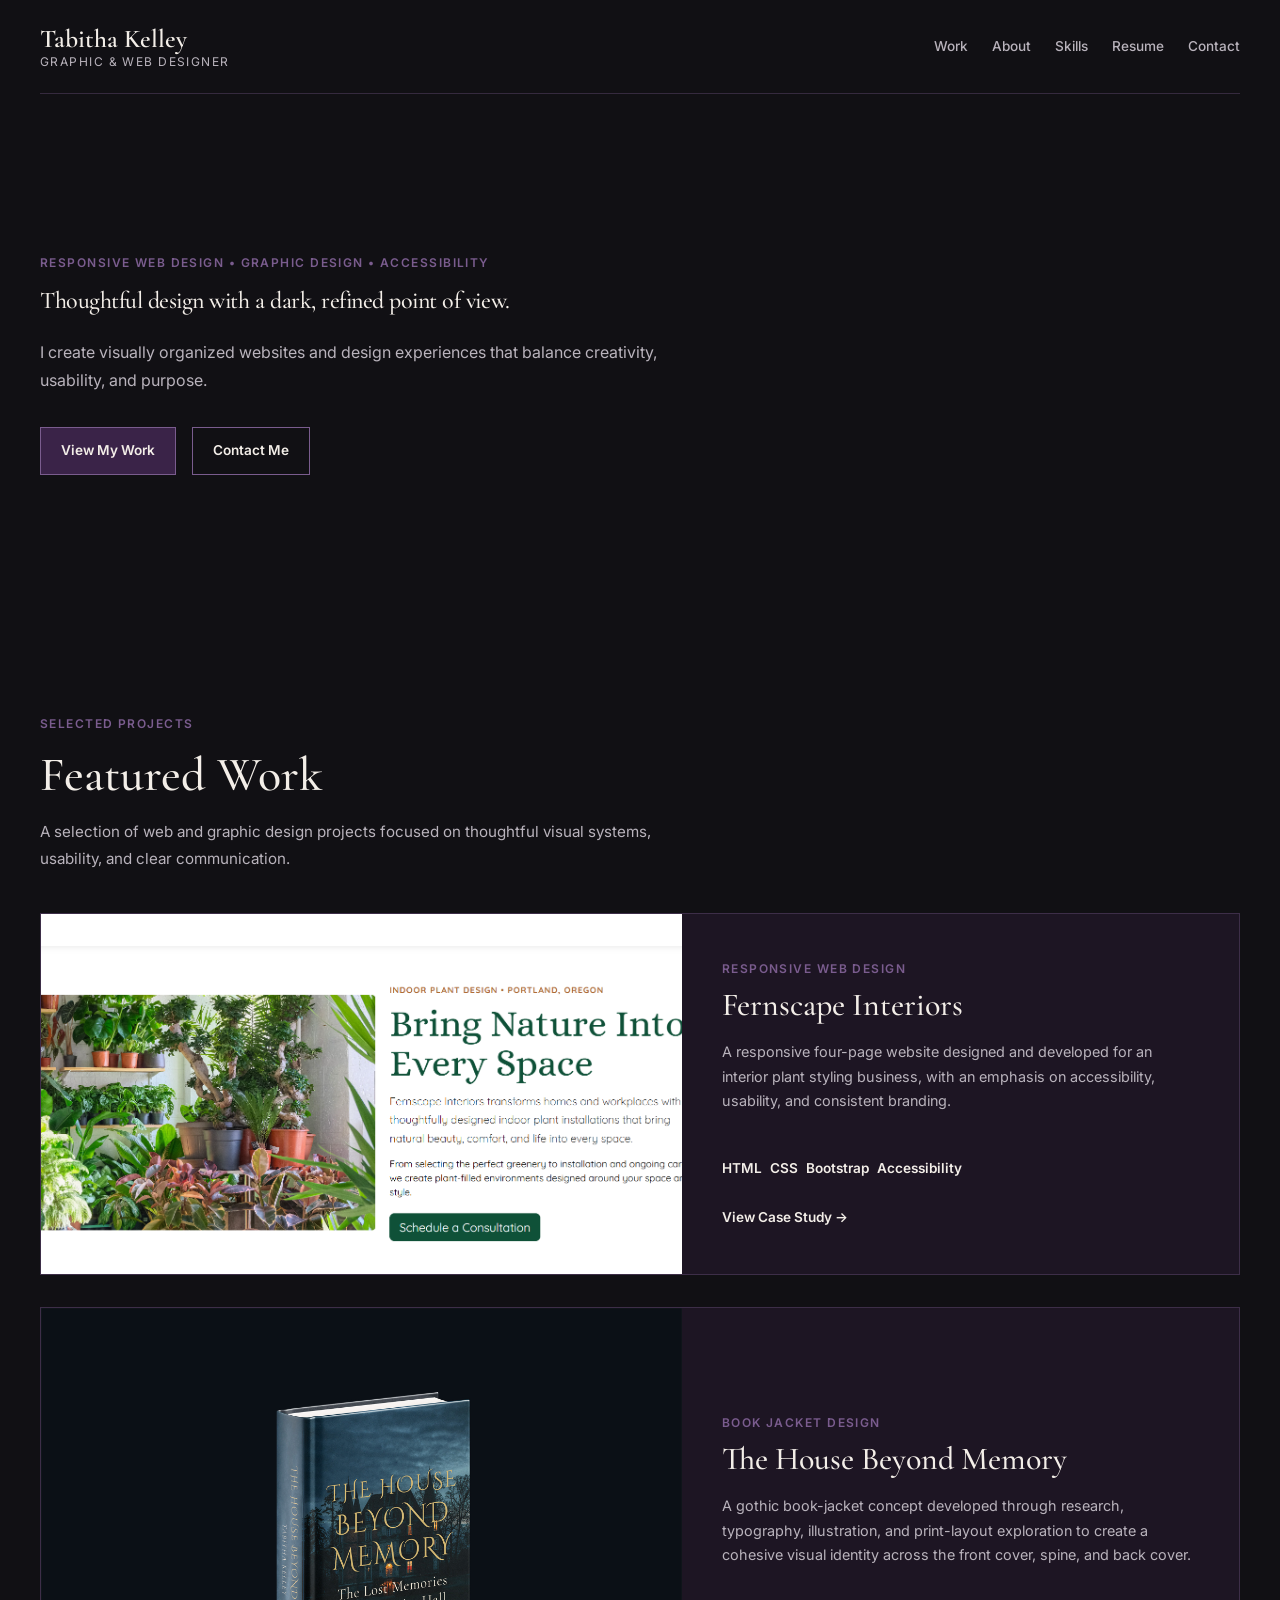
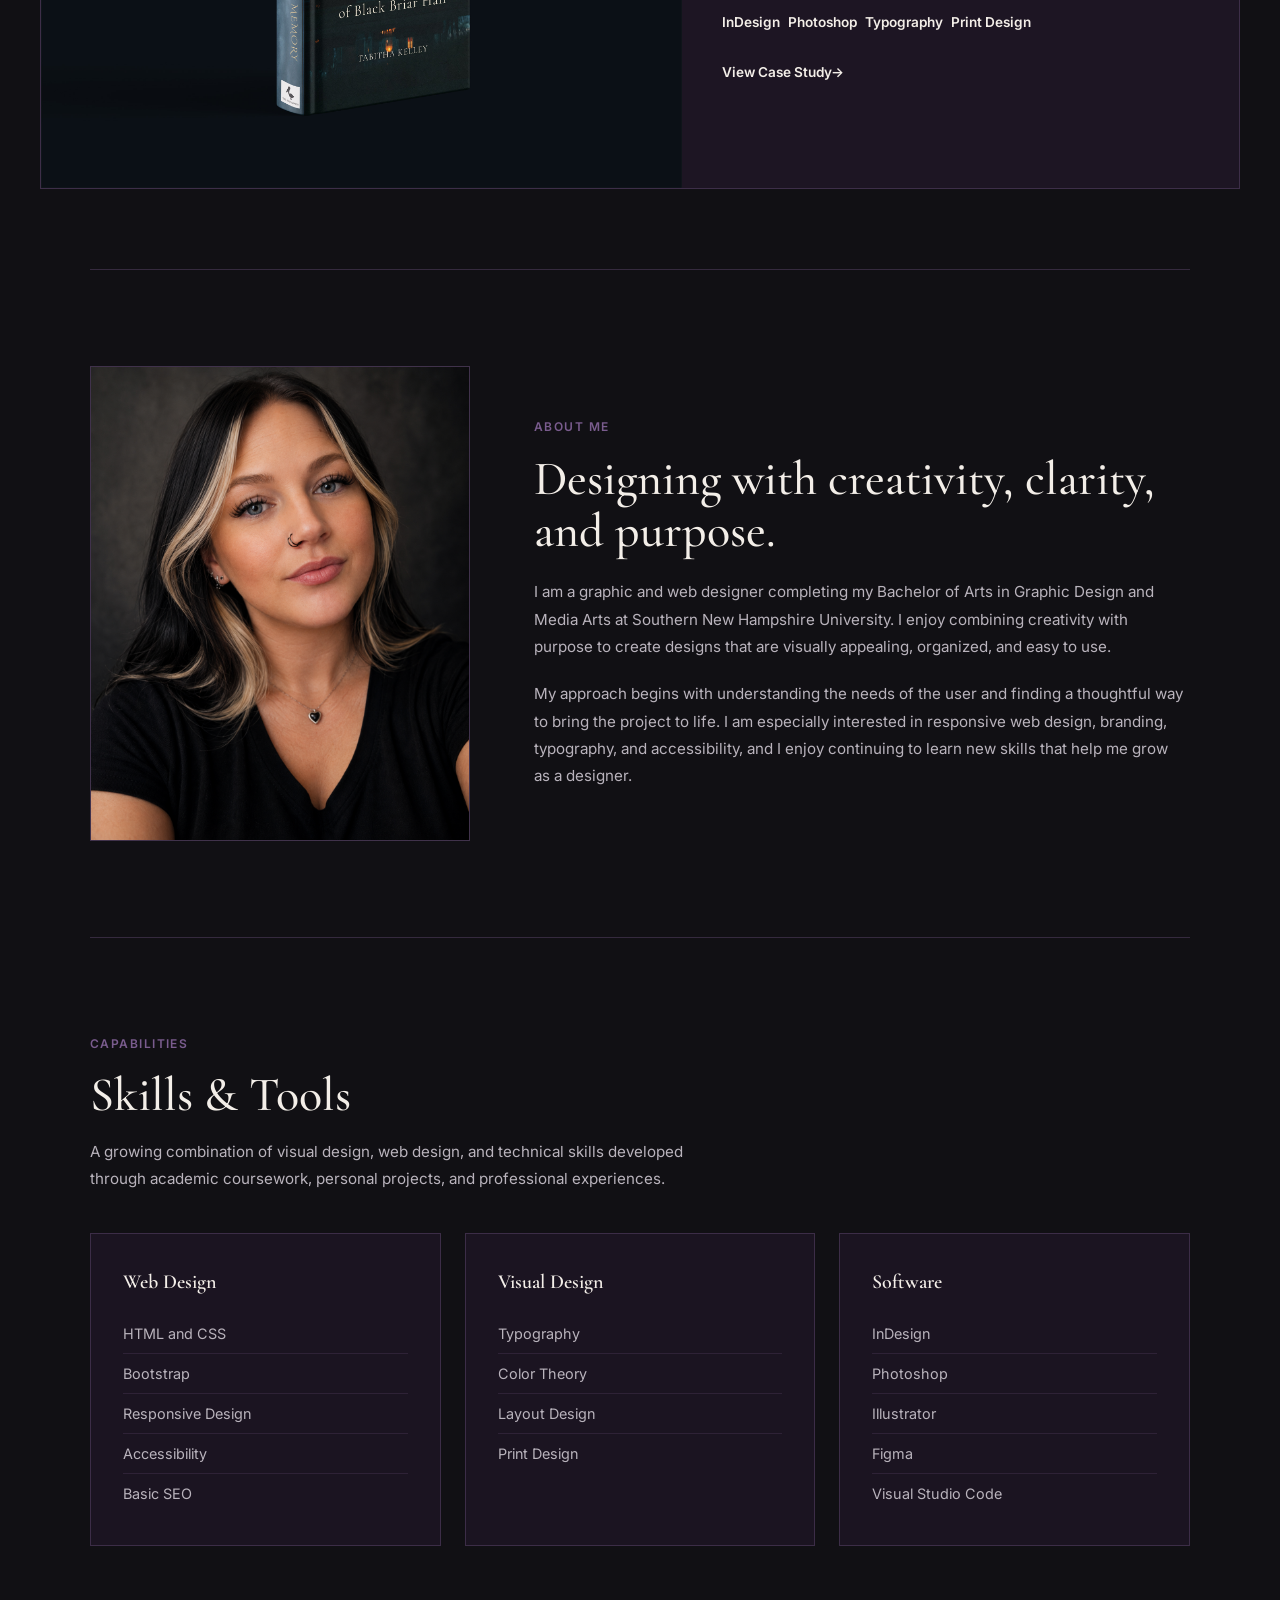
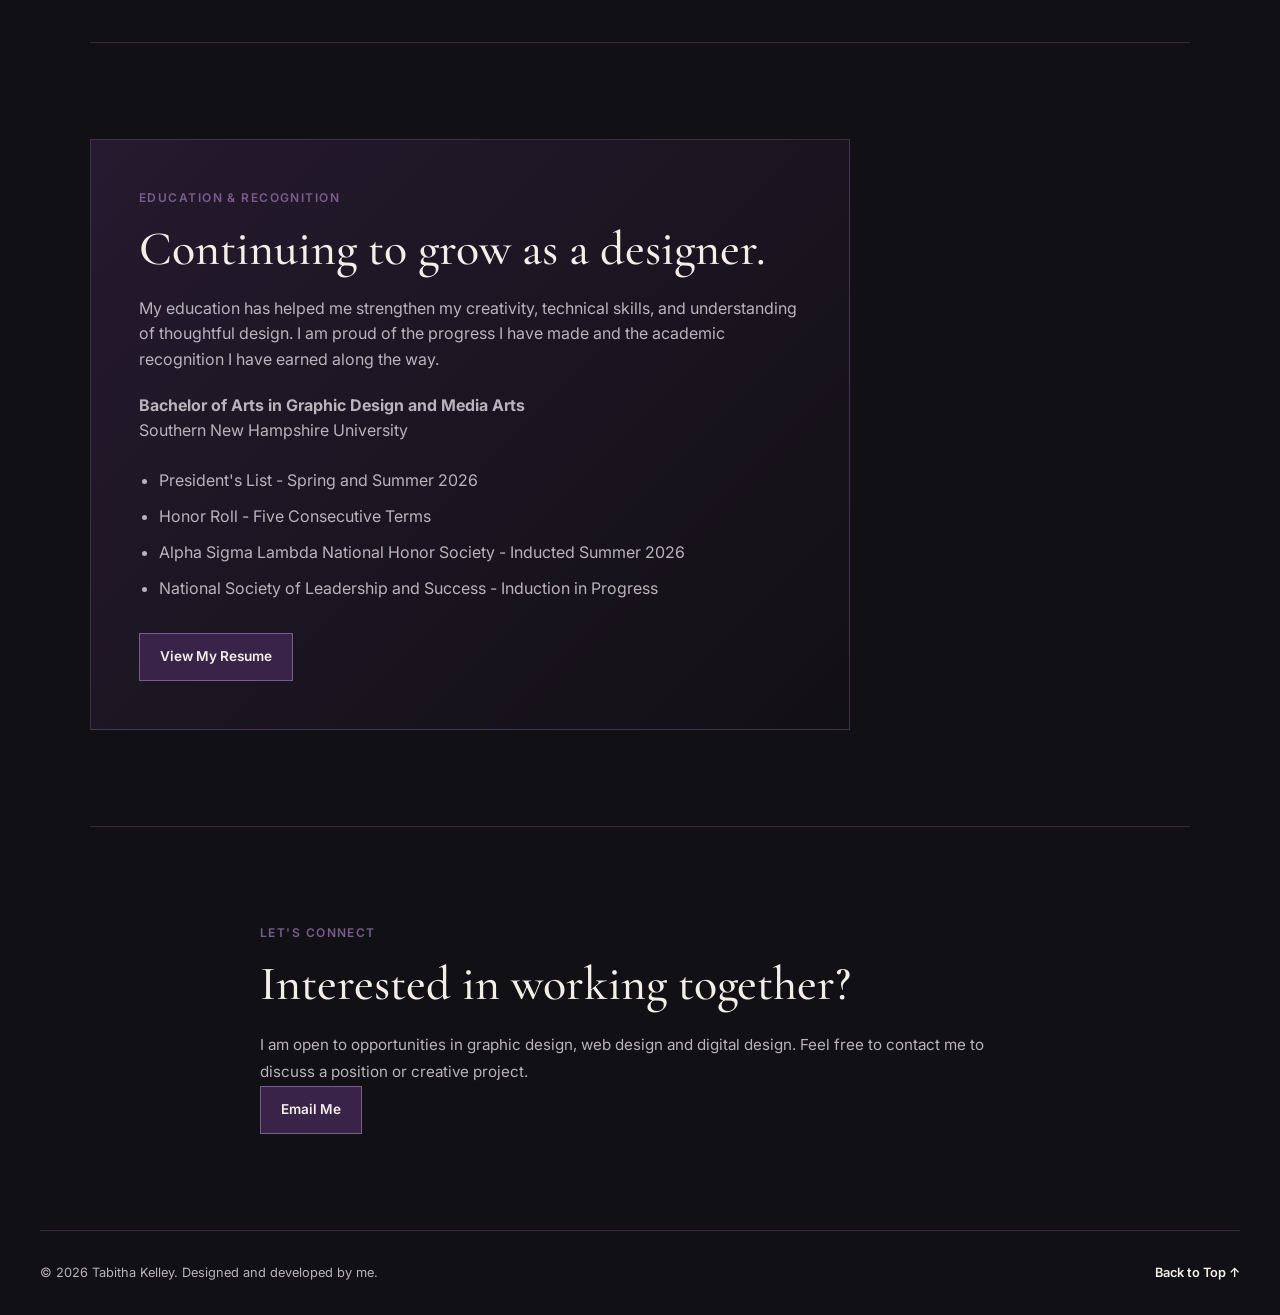
==== index.html @ 34f07b7e "Add files via upload" ====
<!DOCTYPE html>
<html lang="en">

<head>
    <meta charset="UTF-8">
    <meta name="viewport" content="width=device-width, initial-scale=1.0">
    <title>Tabitha Kelley | Graphic and Web Designer</title>
    <link rel="stylesheet" href="style.css">
    <meta name="description"
        content="Portfolio of Tabitha Kelley, a graphic and web designer specializing in web design, accessibility, typography, and visual communication.">

</head>

<body id="top">
    <a class="skip-link" href="#main-content">Skip to main content</a>
    <header class="site-header">
        <a class="brand" href="index.html"><span class="brand-name">Tabitha Kelley</span><span
                class="brand-title">Graphic &amp; Web Designer</span></a>
        <nav class="site-nav" aria-label="Main navigation">
            <a href="#work">Work</a>
            <a href="#about">About</a>
            <a href="#skills">Skills</a>
            <a href="#resume">Resume</a>
            <a href="#contact">Contact</a>
        </nav>
    </header>
    <main id="main-content">
        <section class="hero">
            <div class="hero-content">
                <p class="eyebrow">Responsive Web Design • Graphic Design • Accessibility</p>
                <h1>Thoughtful design with a dark, refined point of view.</h1>
                <p class="hero-description">I create visually organized websites and design experiences that balance
                    creativity, usability, and purpose.</p>
                <div class="hero-buttons">
                    <a class="button primary-button" href="#work">View My Work</a>
                    <a class="button secondary-button" href="#contact">Contact Me</a>
                </div>
            </div>
        </section>
        <section class="work-section" id="work">
            <div class="section-heading">
                <p class="eyebrow">Selected Projects</p>
                <h2>Featured Work</h2>
                <p>A selection of web and graphic design projects focused on thoughtful visual systems, usability, and
                    clear communication.</p>
            </div>
            <div class="project-grid">
                <article class="project-card">
                    <div class="project-preview">
                        <img src="assets/images/fernscape-homepage.png"
                            alt="Fernscape Interiors homepage featuring indoor plants and consultation information" loading="lazy">
                    </div>
                    <div class="project-content">
                        <p class="project-type">Responsive Web Design</p>
                        <h3>Fernscape Interiors</h3>
                        <p>A responsive four-page website designed and developed for an interior plant styling business,
                            with an emphasis on accessibility, usability, and consistent branding.</p>
                        <ul class="project-tools">
                            <li>HTML</li>
                            <li>CSS</li>
                            <li>Bootstrap</li>
                            <li>Accessibility</li>
                        </ul>
                        <a class="project-link" href="fernscape.html">View Case Study →</a>
                    </div>
                </article>
                <article class="project-card">
                    <div class="project-preview book-preview">
                        <img src="assets/images/house-beyond-memory-mockup.jpg"
                            alt="The House Beyond Memory gothic book-jacket mockup" loading="lazy">
                    </div>
                    <div class="project-content">
                        <p class="project-type">Book Jacket Design</p>
                        <h3>The House Beyond Memory</h3>
                        <p>A gothic book-jacket concept developed through research, typography, illustration, and
                            print-layout exploration to create a cohesive visual identity across the front cover,
                            spine, and back cover.</p>
                        <ul class="project-tools">
                            <li>InDesign</li>
                            <li>Photoshop</li>
                            <li>Typography</li>
                            <li>Print Design </li>
                        </ul>
                        <a class="project-link" href="house-beyond-memory.html">View Case Study→</a>

                    </div>
                </article>
            </div>

        </section>
        <section class="about-section" id="about">
            <div class="about-image">
                <img src="assets/images/tabitha-kelley-headshot.png" alt="Tabitha Kelley, graphic and web designer" loading="lazy">
            </div>
            <div class="about-content">
                <p class="eyebrow">About Me</p>
                <h2>Designing with creativity, clarity, and purpose.</h2>
                <p>I am a graphic and web designer completing my Bachelor of Arts in Graphic Design and Media Arts at
                    Southern New Hampshire University. I enjoy combining creativity with purpose to create designs that
                    are visually appealing, organized, and easy to use.</p>
                <p>My approach begins with understanding the needs of the user and finding a thoughtful way to bring the
                    project to life. I am especially interested in responsive web design, branding, typography, and
                    accessibility, and I enjoy continuing to learn new skills that help me grow as a designer.</p>
            </div>
        </section>
        <section class="skills-section" id="skills">
            <div class="section-heading">
                <p class="eyebrow">Capabilities</p>
                <h2>Skills &amp; Tools</h2>
                <p>A growing combination of visual design, web design, and technical skills developed through academic
                    coursework, personal projects, and professional experiences. </p>

            </div>
            <div class="skills-grid">
                <div class="skill-group">
                    <h3>Web Design</h3>
                    <ul>
                        <li>HTML and CSS</li>
                        <li>Bootstrap</li>
                        <li>Responsive Design</li>
                        <li>Accessibility</li>
                        <li>Basic SEO</li>
                    </ul>
                </div>
                <div class="skill-group">
                    <h3>Visual Design</h3>
                    <ul>
                        <li>Typography</li>
                        <li>Color Theory</li>
                        <li>Layout Design</li>
                        <li>Print Design</li>
                    </ul>
                </div>
                <div class="skill-group">
                    <h3>Software</h3>
                    <ul>
                        <li>InDesign</li>
                        <li>Photoshop</li>
                        <li>Illustrator</li>
                        <li>Figma</li>
                        <li>Visual Studio Code</li>
                    </ul>
                </div>
            </div>
        </section>
        <section class="resume-section" id="resume">
            <div class="resume-content">

                <p class="eyebrow">Education &amp; Recognition</p>
                <h2>Continuing to grow as a designer. </h2>
                <p>My education has helped me strengthen my creativity, technical skills, and understanding of
                    thoughtful design. I am proud of the progress I have made and the academic recognition I have earned
                    along the way.</p>


                <p class="degree"><strong>Bachelor of Arts in Graphic Design and Media Arts</strong> <br> Southern New
                    Hampshire University</p>
                <ul class="honors-list">
                    <li>President's List - Spring and Summer 2026 </li>
                    <li>Honor Roll - Five Consecutive Terms</li>
                    <li>Alpha Sigma Lambda National Honor Society - Inducted Summer 2026</li>
                    <li>National Society of Leadership and Success - Induction in Progress</li>
                </ul>
                <a class="button primary-button" href="assets/files/tabitha-kelley-resume.pdf" target="_blank"
                    rel="noopener noreferrer">View My Resume</a>


            </div>
        </section>
        <section class="contact-section" id="contact">
            <div class="contact-content">
                <p class="eyebrow">Let's Connect</p>
                    <h2>Interested in working together?</h2>
                    <p>I am open to opportunities in graphic design, web design and digital design. Feel free to contact
                        me to discuss a position or creative project.</p>
                    <a class="button primary-button" href="mailto:tabithajean0927@gmail.com" target="_blank"
                        rel="noopener noreferrer">Email Me</a>
            </div>
        </section>
    </main>
    <footer class="site-footer">
        <p>&copy; 2026 Tabitha Kelley. Designed and developed by me.</p>
        <a href="#top" class="back-to-top">Back to Top ↑</a>
    </footer>

    <script src="script.js"></script>
</body>

</html>
---- style.css ----
@import url("https://fonts.googleapis.com/css2?family=Cormorant+Garamond:wght@500;600&family=Inter:wght@400;500;600&display=swap");

:root {
    --color-black: #111014;
    --color-plum: #3a2348;
    --color-violet: #7a5c8e;
    --color-ivory: #f3eee8;
    --color-gray: #b9b3bc;

    --font-heading: "Cormorant Garamond", serif;
    --font-body: "Inter", sans-serif;
}

* {
    box-sizing: border-box;
    margin: 0;
    padding: 0;
}

html {
    scroll-behavior: smooth;
}

body {
    background-color: var(--color-black);
    color: var(--color-ivory);
    font-family: var(--font-body);
    line-height: 1.6;
}

a {
    color: inherit;
    text-decoration: none;
}

.site-header {
    display: flex;
    align-items: center;
    justify-content: space-between;
    gap: 2rem;
    width: min(100% - 3rem, 1200px);
    margin: 0 auto;
    padding: 1.5rem 0;
    border-bottom: 1px solid rgba(122, 92, 142, 0.35);
}

.brand {
    display: flex;
    flex-direction: column;
    line-height: 1.2;
}

.brand-name {
    font-family: var(--font-heading);
    font-size: 1.6rem;
    font-weight: 600;
}

.brand-title {
    color: var(--color-gray);
    font-size: 0.75rem;
    letter-spacing: 0.12em;
    text-transform: uppercase;
}

.site-nav {
    display: flex;
    align-items: center;
    gap: 1.5rem;
}

.site-nav a {
    color: var(--color-gray);
    font-size: 0.85rem;
    font-weight: 500;
    transition: color 0.2s ease;

}

.site-nav a:hover,
.site-nav a:focus {
    color: var(--color-ivory);
}

.hero {
    display: flex;
    align-items: center;
    min-height: 60vh;
    width: min(100% - 3rem, 1200px);
    margin: 0 auto;
    padding: 5rem 0;
}

.hero-content {
    max-width: 760px;
}

.eyebrow {
    margin-bottom: 1rem;
    color: var(--color-violet);
    font-size: 0.75rem;
    font-weight: 600;
    letter-spacing: 0.12em;
    text-transform: uppercase;
}

.hero h1 {
    max-width: 720px;
    font-family: var(--font-heading);
    font-size: clamp(2.4rem, svw, 3.75rem);
    font-weight: 500;
    line-height: 1.05;
    letter-spacing: -0.02em;
}

.hero-content>p:not(.eyebrow) {
    max-width: 650px;
    margin-top: 1.5rem;
    color: var(--color-gray);
    font-size: 1rem;
    line-height: 1.8;
}

.hero-buttons {
    display: flex;
    flex-wrap: wrap;
    gap: 1rem;
    margin-top: 2rem;
}

.button {
    display: inline-flex;
    align-items: center;
    justify-content: center;
    padding: 0.75rem 1.25rem;
    border: 1px solid var(--color-violet);
    font-size: 0.85rem;
    font-weight: 600;
    transition: background-color 0.2s ease, color 0.2s ease, border-color 0.2s ease;
}

.primary-button {
    background-color: var(--color-plum);
    color: var(--color-ivory);
}

.secondary-button {
    background-color: transparent;
    color: var(--color-ivory);
}

.button:hover,
.button:focus {
    background-color: var(--color-violet);
    border-color: var(--color-violet);
    color: var(--color-ivory);
}

.work-section {
    width: min(100% - 3rem, 1200px);
    margin: 0 auto;
    padding: 5rem 0;
}

.section-heading {
    max-width: 650px;
    margin-bottom: 2.5rem;
}

.section-heading h2 {
    font-family: var(--font-heading);
    font-size: clamp(2rem, 4vw, 3rem);
    font-weight: 500;
    line-height: 1.1;
}

.section-heading>p:not(.eyebrow) {
    margin-top: 1rem;
    color: var(--color-gray);
    font-size: 0.95rem;
    line-height: 1.8;
}

.project-grid {
    display: grid;
    gap: 2rem;
}

.project-card {
    display: grid;
    grid-template-columns: 1.15fr 1fr;
    overflow: hidden;
    background-color: rgba(58, 35, 72, 0.3);
    border: 1px solid rgba(122, 92, 142, 0.35);
}

.project-preview {
    display: grid;
    place-items: center;
    min-height: 360px;
    padding: 2rem;
    background: linear-gradient(rgba(17, 16, 20, 0.25), rgba(17, 16, 20, 0.65)), linear-gradient(135deg, var(--color-plum), var(--color-black));
    color: var(--color-gray);
    font-family: var(--font-heading);
    font-size: 1.25rem;
    letter-spacing: 0.04em;
}

.project-content {
    display: flex;
    flex-direction: column;
    justify-content: center;
    padding: 2.5rem;
}

.project-type {
    margin-bottom: 0.5rem;
    color: var(--color-violet);
    font-size: 0.75rem;
    font-weight: 600;
    letter-spacing: 0.12em;
    text-transform: uppercase;
}

.project-content h3 {
    font-family: var(--font-heading);
    font-size: 2rem;
    font-weight: 500;
    line-height: 1.2;
}

.project-content>p:not(.project-type) {
    margin-top: 1rem;
    color: var(--color-gray);
    font-size: 0.9rem;
    line-height: 1.7;
}

.project-tools {
    display: flex;
    flex-wrap: wrap;
    gap: 0.5rem;
    margin-top: 1rem;
    list-style: none;

}

.project-tools li {
    align-self: flex-start;
    margin-top: 1.75rem;
    color: var(--color-ivory);
    font-size: 0.85rem;
    font-weight: 600;
}

.project-link {
    align-self: flex-start;
    margin-top: 1.75rem;
    color: var(--color-ivory);
    font-size: 0.85rem;
    font-weight: 600;
}

.project-link:hover,
.project-link:focus {
    color: var(--color-violet);
}

.project-preview {
    padding: 0;
    overflow: hidden;
}

.project-preview img {
    display: block;
    width: 100%;
    height: 100%;
    min-height: 360px;
    object-fit: cover;
    object-position: center;
}

.about-section {
    display: grid;
    grid-template-columns: minmax(240px, 380px) 1fr;
    align-items: center;
    gap: 4rem;
    width: min(100% - 3rem, 1100px);
    margin: 0 auto;
    padding: 6rem 0;
    border-top: 1px solid rgba(122, 92, 142, 0.35);

}

.about-image {
    overflow: hidden;
    border: 1px solid rgba(122, 92, 142, 0.45);

}

.about-image img {
    display: block;
    width: 100%;
    aspect-ratio: 4 / 5;
    object-fit: cover;
    object-position: center top;
}

.about-content {
    max-width: 650px;
}

.about-content h2 {
    font-family: var(--font-heading);
    font-size: clamp(2rem, 4vw, 3rem);
    font-weight: 500;
    line-height: 1.1;
}

.about-content>p:not(.eyebrow) {
    margin-top: 1.25rem;
    color: var(--color-gray);
    font-size: 0.95rem;
    line-height: 1.8;
}

.skills-section {
    width: min(100% - 3rem, 1100px);
    margin: 0 auto;
    padding: 6rem 0;
    border-top: 1px solid rgba(122, 92, 142, 0.35);
}

.skills-grid {
    display: grid;
    grid-template-columns: repeat(3, 1fr);
    gap: 1.5rem;
}

.skill-group {
    padding: 2rem;
    background-color: rgba(58, 35, 72, 0.25);
    border: 1px solid rgba(122, 92, 142, 0.35);
}

.skill-group h3 {
    font-family: var(--font-heading);
    font-size: 1.25rem;
    font-weight: 600;
    margin-bottom: 1rem;
}

.skill-group ul {
    list-style: none;

}

.skill-group li {
    padding: 0.5rem 0;
    color: var(--color-gray);
    font-size: 0.9rem;
    border-bottom: 1px solid rgba(122, 92, 142, 0.2);
}

.skill-group li:last-child {
    border-bottom: none;
}

.resume-section {
    width: min(100% - 3rem, 1100px);
    margin: 0 auto;
    padding: 6rem 0;
    border-top: 1px solid rgba(122, 92, 142, 0.35);
}

.resume-content {
    max-width: 760px;
    padding: 3rem;
    background: linear-gradient(135deg, rgba(58, 35, 72, 0.5), rgba(17, 16, 20, 0.8));
    border: 1px solid rgba(122, 92, 142, 0.4);
}

.resume-content h2 {
    font-family: var(--font-heading);
    font-size: clamp(2rem, 4vw, 3rem);
    font-weight: 500;
    line-height: 1.1;
}

.resume-content>p:not(.eyebrow) {
    margin-top: 1.25rem;
    color: var(--color-gray);

}

.honors-list {
    margin: 1.5rem 0 2rem;
    padding-left: 1.25rem;
    color: var(--color-gray);
}

.honors-list li {
    margin-bottom: 0.65rem;
}

.contact-section {
    width: min(100% - 3rem, 1100px);
    margin: 0 auto;
    padding: 6rem 0;
    border-top: 1px solid rgba(122, 92, 142, 0.35);
}

.contact-content {
    max-width: 760px;
    margin: 0 auto;
}

.contact-content h2 {
    font-family: var(--font-heading);
    font-size: clamp(2rem, 4vw, 3rem);
    font-weight: 500;
    line-height: 1.1;
}

.contact-content>p:not(.eyebrow) {
    margin-top: 1.25rem;
    color: var(--color-gray);
    font-size: 0.95rem;
    line-height: 1.8;
}

.site-footer {
    display: flex;
    align-items: center;
    justify-content: space-between;
    gap: 2rem;
    width: min(100% - 3rem, 1200px);
    margin: 0 auto;
    padding: 2rem 0;
    border-top: 1px solid rgba(122, 92, 142, 0.35);
    color: var(--color-gray);
    font-size: 0.8rem;

}

.back-to-top {
    color: var(--color-ivory);
    font-weight: 600;
    transition: color 0.3s ease;

}

.back-to-top:hover,
.back-to-top:focus {
    color: var(--color-violet);
}

.case-hero {
    width: min(100% - 3rem, 1100px);
    margin: 0 auto;
    padding: 5rem 0;
}

.back-link {
    display: inline-block;
    margin-bottom: 3rem;
    color: var(--color-gray);
    font-weight: 600;
    font-size: 0.85rem;
}

.back-link:hover,
.back-link:focus {
    color: var(--color-violet);
}

.case-hero h1 {
    max-width: 800px;
    font-family: var(--font-heading);
    font-size: clamp(2.5rem, 6vw, 4.5rem);
    font-weight: 500;
    line-height: 1;
}

.case-introduction {
    max-width: 760px;
    margin-top: 1.5rem;
    color: var(--color-gray);
    font-size: 1rem;
    line-height: 1.8;
}

.case-details {
    display: grid;
    grid-template-columns: repeat(3, 1fr);
    gap: 1.5rem;
    margin: 3rem 0;
}

.case-details div {
    padding: 1.5rem;
    background-color: rgba(58, 35, 72, 0.25);
    border: 1px solid rgba(122, 92, 142, 0.35);

}

.case-details h2 {
    margin-bottom: 0.5rem;
    color: var(--color-violet);
    font-size: 0.75rem;
    letter-spacing: 0.12em;
    text-transform: uppercase;
}

.case-details p {
    color: var(--color-gray);
    font-size: 0.9rem;
    line-height: 1.6;
}

.case-hero-image {
    display: block;
    width: 100%;
    border: 1px solid rgba(122, 92, 142, 0.35);
}

.case-section {
    display: grid;
    grid-template-columns: minmax(240px, 0.8fr) 1.2fr;
    gap: 4rem;
    width: min(100% - 3rem, 1000px);
    margin: 0 auto;
    padding: 5rem 0;
    border-top: 1px solid rgba(122, 92, 142, 0.35);
}

.case-section-heading h2 {
    font-family: var(--font-heading);
    font-size: clamp(1.5rem, 4vw, 2.5rem);
    font-weight: 500;
    line-height: 1.1;
}

.case-text p {
    color: var(--color-gray);
    font-size: 0.95rem;
    line-height: 1.8;
}

.case-text p+p {
    margin-top: 2rem;
}

.case-decisions {
    width: min(100% - 3rem, 1000px);
    margin: 0 auto;
    padding: 5rem 0;
    border-top: 1px solid rgba(122, 92, 142, 0.35);
}

.case-decisions .case-section-heading {
    max-width: 650px;
    margin-bottom: 2.5rem;
}

.decision-grid {
    display: grid;
    grid-template-columns: repeat(2, 1fr);
    gap: 1.5rem;
}

.decision-card {
    padding: 2rem;
    background-color: rgba(58, 35, 72, 0.25);
    border: 1px solid rgba(122, 92, 142, 0.35);
}

.decision-card h3 {
    margin-bottom: 0.75rem;
    font-family: var(--font-heading);
    font-size: 1.5rem;
    font-weight: 600;
}

.decision-card p {
    color: var(--color-gray);
    font-size: 0.9rem;
    line-height: 1.7;
}

.skip-link {
    position: absolute;
    top: -100px;
    left: 1rem;
    z-index: 1000;
    padding: 0.75rem 1rem;
    background-color: var(--color-ivory);
    color: var(--color-black);
    font-weight: 600;
}

.skip-link:focus {
    top: 1rem;
}

@media (max-width: 760px) {
    .site-header {
        flex-direction: column;
        align-items: flex-start;
        gap: 1.25rem;
    }

    .site-nav {
        flex-wrap: wrap;
        gap: 0.75rem 1.25rem;
    }

    .hero {
        min-height: auto;
        padding: 4rem 0;

    }

    .hero h1 {
        font-size: clamp(2.2rem, 11vw, 3rem);

    }

    .project-card {
        grid-template-columns: 1fr;
    }

    .project-preview img {
        min-height: 240px;
    }

    .project-content {
        padding: 2rem;
    }

    .about-section {
        grid-template-columns: 1fr;
        gap: 2.5rem;
    }

    .about-image {
        max-width: 380px;
    }

    .skills-grid {
        grid-template-columns: 1fr;
    }

    .resume-content {
        padding: 2rem;
    }

    .site-footer {
        flex-direction: column;
        align-items: flex-start;
        gap: 0.75rem;
    }

    .case-details {
        grid-template-columns: 1fr;
    }

    .case-section {
        grid-template-columns: 1fr;
        gap: 2rem;
    }

    .decision-grid {
        grid-template-columns: 1fr;
    }
}

a:focus-visible,
button:focus-visible {
    outline: 3px solid var(--color-violet);
    outline-offset: 4px;
}

@media (prefers-reduced-motion: reduce) {
    html {
        scroll-behavior: auto;
    }

    *,
    *::before,
    *::after {
        scroll-behavior: auto !important;
        transition-duration: 0.01ms !important;
        animation-duration: 0.01ms !important;
        animation-iteration-count: 1 !important;
    }
}
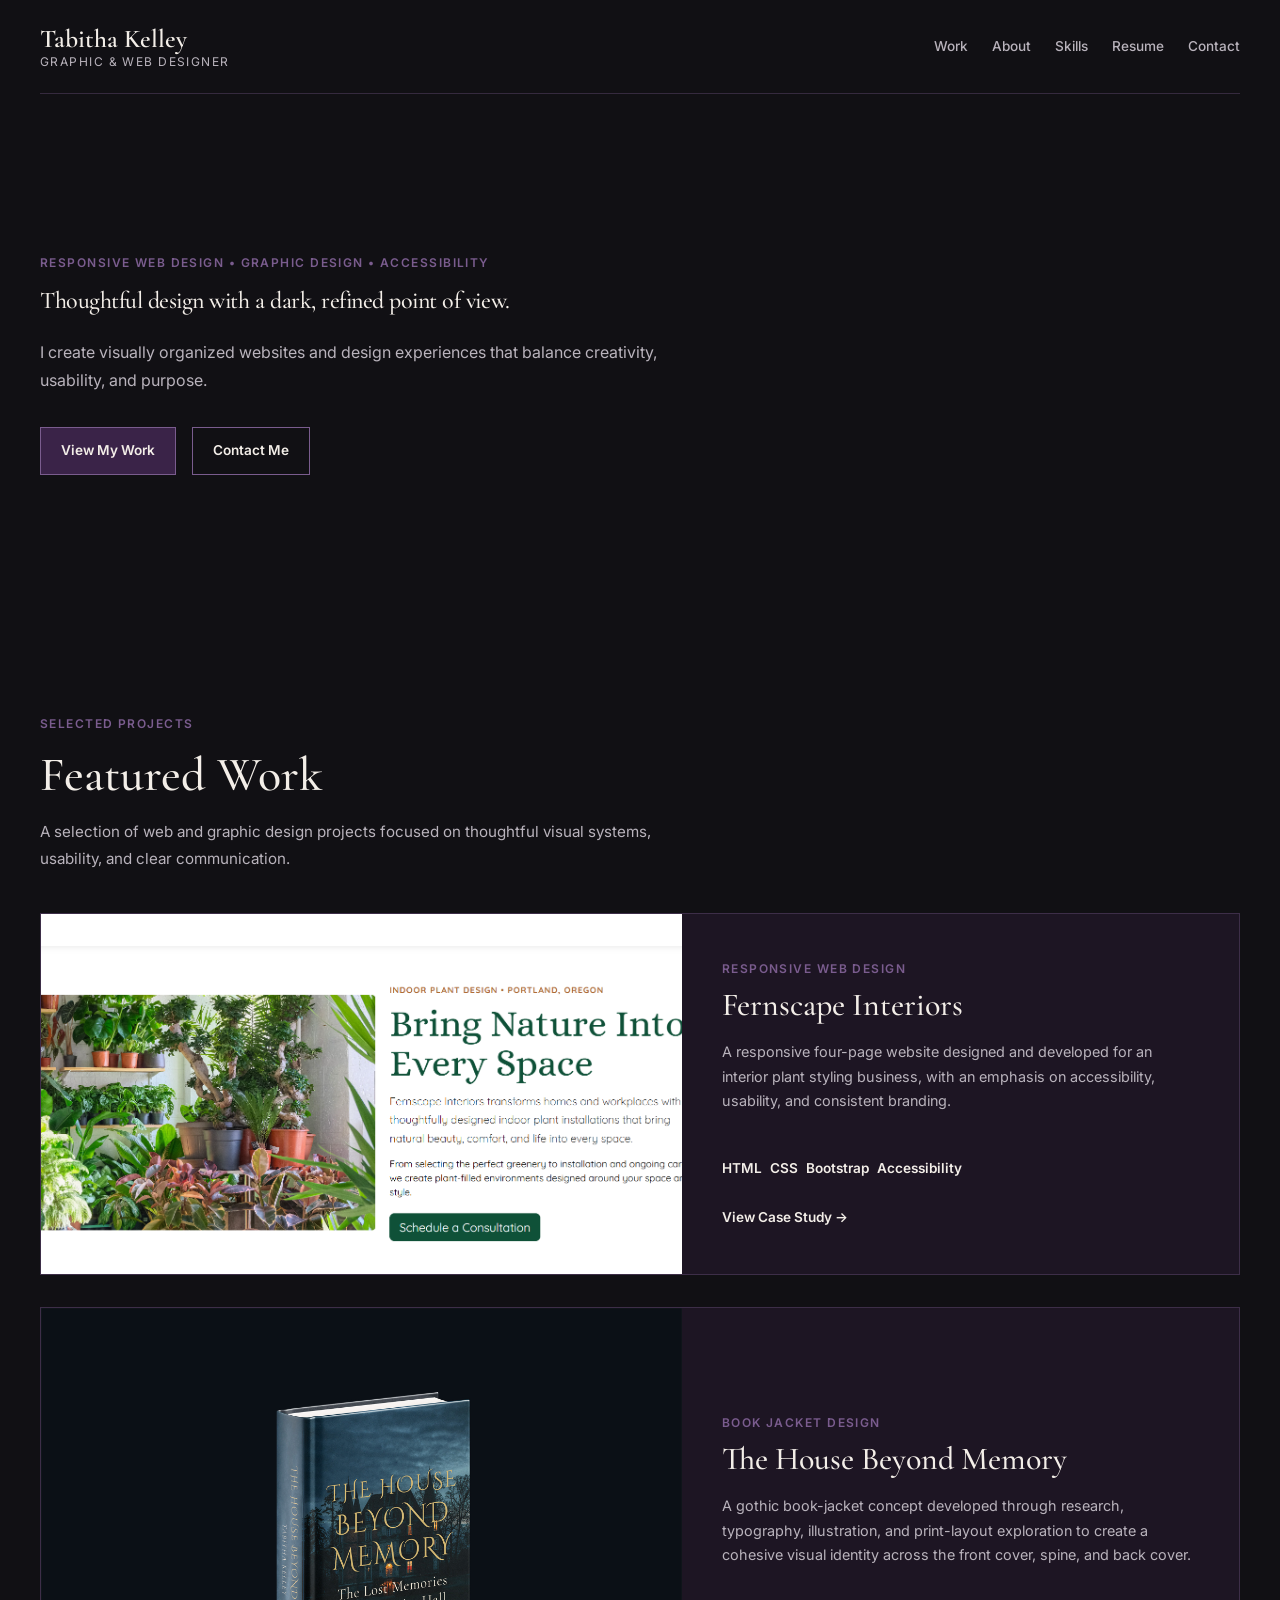
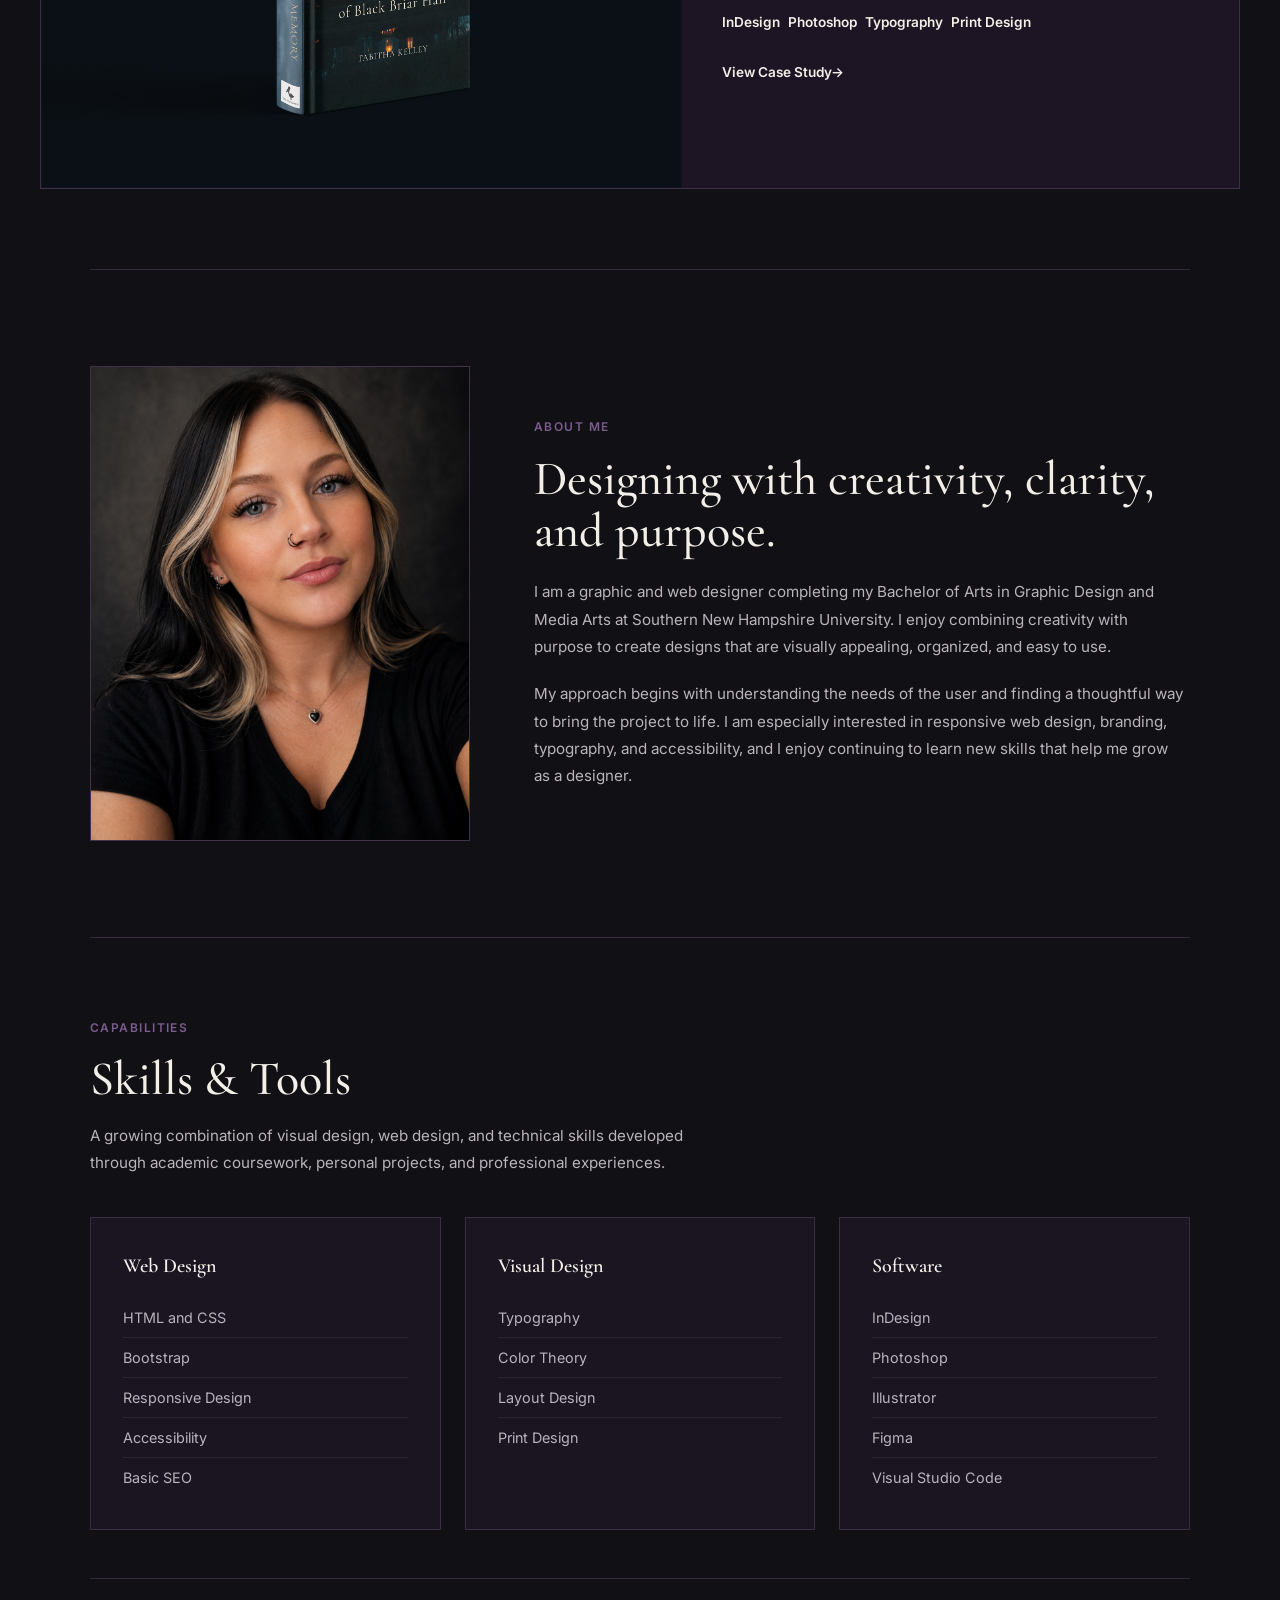
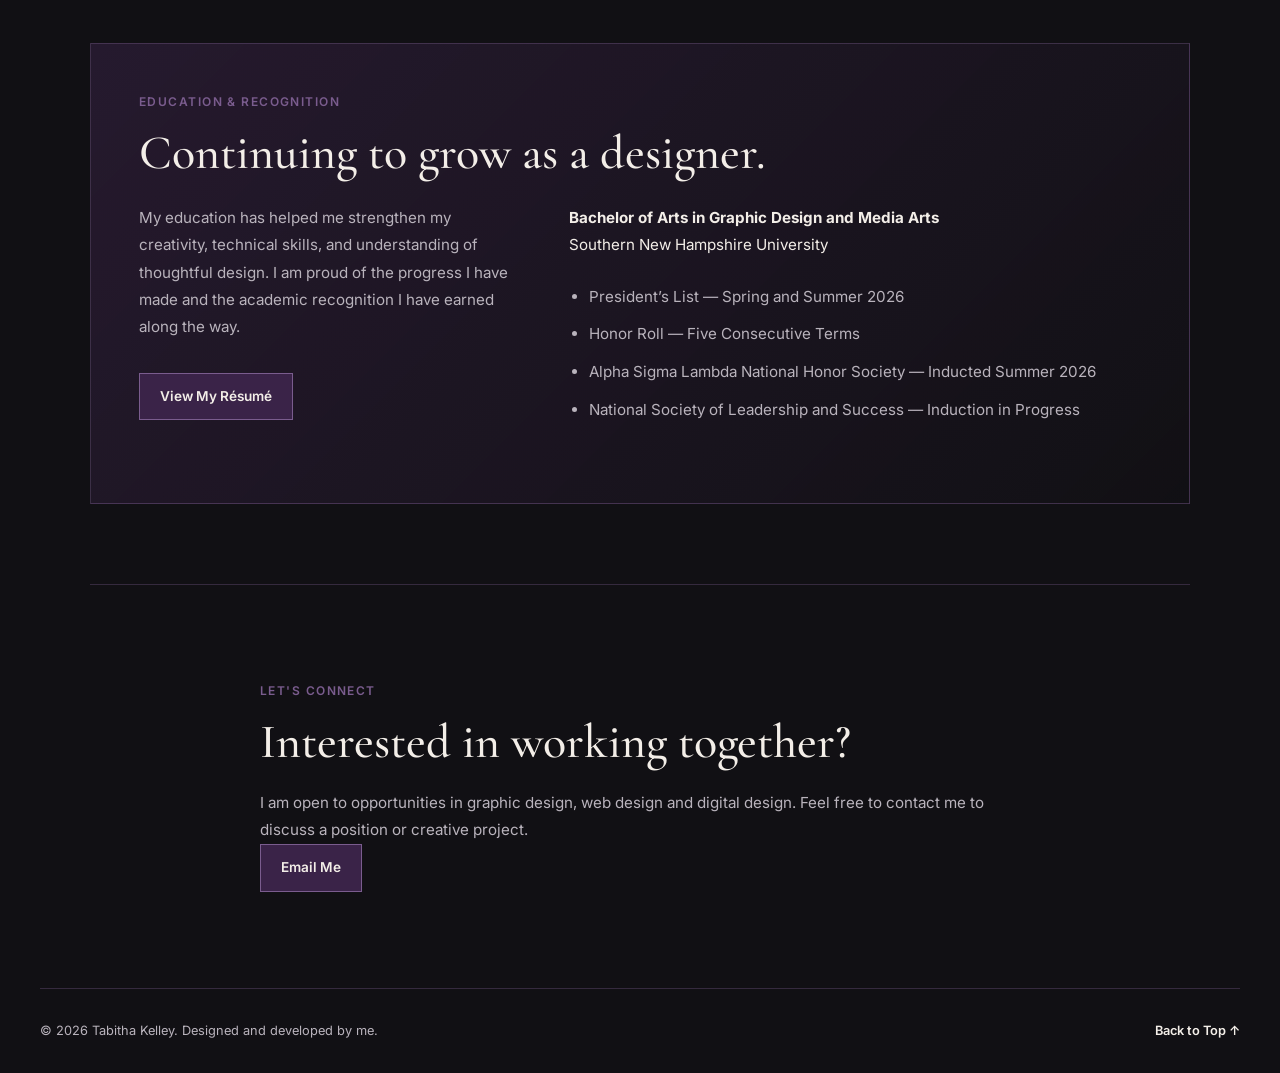
==== commit b616a280: "Add files via upload" ====
--- a/index.html
+++ b/index.html
@@ -147,22 +147,40 @@
             <div class="resume-content">
 
                 <p class="eyebrow">Education &amp; Recognition</p>
-                <h2>Continuing to grow as a designer. </h2>
-                <p>My education has helped me strengthen my creativity, technical skills, and understanding of
-                    thoughtful design. I am proud of the progress I have made and the academic recognition I have earned
-                    along the way.</p>
-
-
-                <p class="degree"><strong>Bachelor of Arts in Graphic Design and Media Arts</strong> <br> Southern New
-                    Hampshire University</p>
-                <ul class="honors-list">
-                    <li>President's List - Spring and Summer 2026 </li>
-                    <li>Honor Roll - Five Consecutive Terms</li>
-                    <li>Alpha Sigma Lambda National Honor Society - Inducted Summer 2026</li>
-                    <li>National Society of Leadership and Success - Induction in Progress</li>
-                </ul>
-                <a class="button primary-button" href="assets/files/tabitha-kelley-resume.pdf" target="_blank"
-                    rel="noopener noreferrer">View My Resume</a>
+<h2>Continuing to grow as a designer.</h2>
+
+<div class="resume-grid">
+  <div class="education-summary">
+    <p>
+      My education has helped me strengthen my creativity, technical skills,
+      and understanding of thoughtful design. I am proud of the progress I
+      have made and the academic recognition I have earned along the way.
+    </p>
+
+    <a
+      class="button primary-button"
+      href="assets/files/tabitha-kelley-resume.pdf"
+      target="_blank"
+      rel="noopener noreferrer"
+    >
+      View My Résumé
+    </a>
+  </div>
+
+  <div class="education-details">
+    <p class="degree">
+      <strong>Bachelor of Arts in Graphic Design and Media Arts</strong><br>
+      Southern New Hampshire University
+    </p>
+
+    <ul class="honors-list">
+      <li>President’s List — Spring and Summer 2026</li>
+      <li>Honor Roll — Five Consecutive Terms</li>
+      <li>Alpha Sigma Lambda National Honor Society — Inducted Summer 2026</li>
+      <li>National Society of Leadership and Success — Induction in Progress</li>
+    </ul>
+  </div>
+</div>
 
 
             </div>
--- a/style.css
+++ b/style.css
@@ -327,7 +327,7 @@
 .skills-section {
     width: min(100% - 3rem, 1100px);
     margin: 0 auto;
-    padding: 6rem 0;
+    padding: 5rem 0 3rem;
     border-top: 1px solid rgba(122, 92, 142, 0.35);
 }
 
@@ -369,12 +369,12 @@
 .resume-section {
     width: min(100% - 3rem, 1100px);
     margin: 0 auto;
-    padding: 6rem 0;
+    padding: 4rem 0 5rem;
     border-top: 1px solid rgba(122, 92, 142, 0.35);
 }
 
 .resume-content {
-    max-width: 760px;
+    max-width: 100%;
     padding: 3rem;
     background: linear-gradient(135deg, rgba(58, 35, 72, 0.5), rgba(17, 16, 20, 0.8));
     border: 1px solid rgba(122, 92, 142, 0.4);
@@ -391,6 +391,27 @@
     margin-top: 1.25rem;
     color: var(--color-gray);
 
+}
+.resume-grid {
+  display: grid;
+  grid-template-columns: 0.8fr 1.2fr;
+  gap: 3rem;
+  margin-top: 1.5rem;
+}
+
+.education-summary p,
+.education-details {
+  color: var(--color-gray);
+  font-size: 0.95rem;
+  line-height: 1.8;
+}
+
+.education-summary .button {
+  margin-top: 2rem;
+}
+
+.education-details .degree {
+  color: var(--color-ivory);
 }
 
 .honors-list {
@@ -602,6 +623,16 @@
 .skip-link:focus {
     top: 1rem;
 }
+.case-actions {
+    display:flex;
+    flex-wrap:wrap;
+    align-items: center;
+    gap: 1rem;
+    margin-top: 2rem;
+}
+.case-actions .button {
+    margin-top: 0;
+}
 
 @media (max-width: 760px) {
     .site-header {
